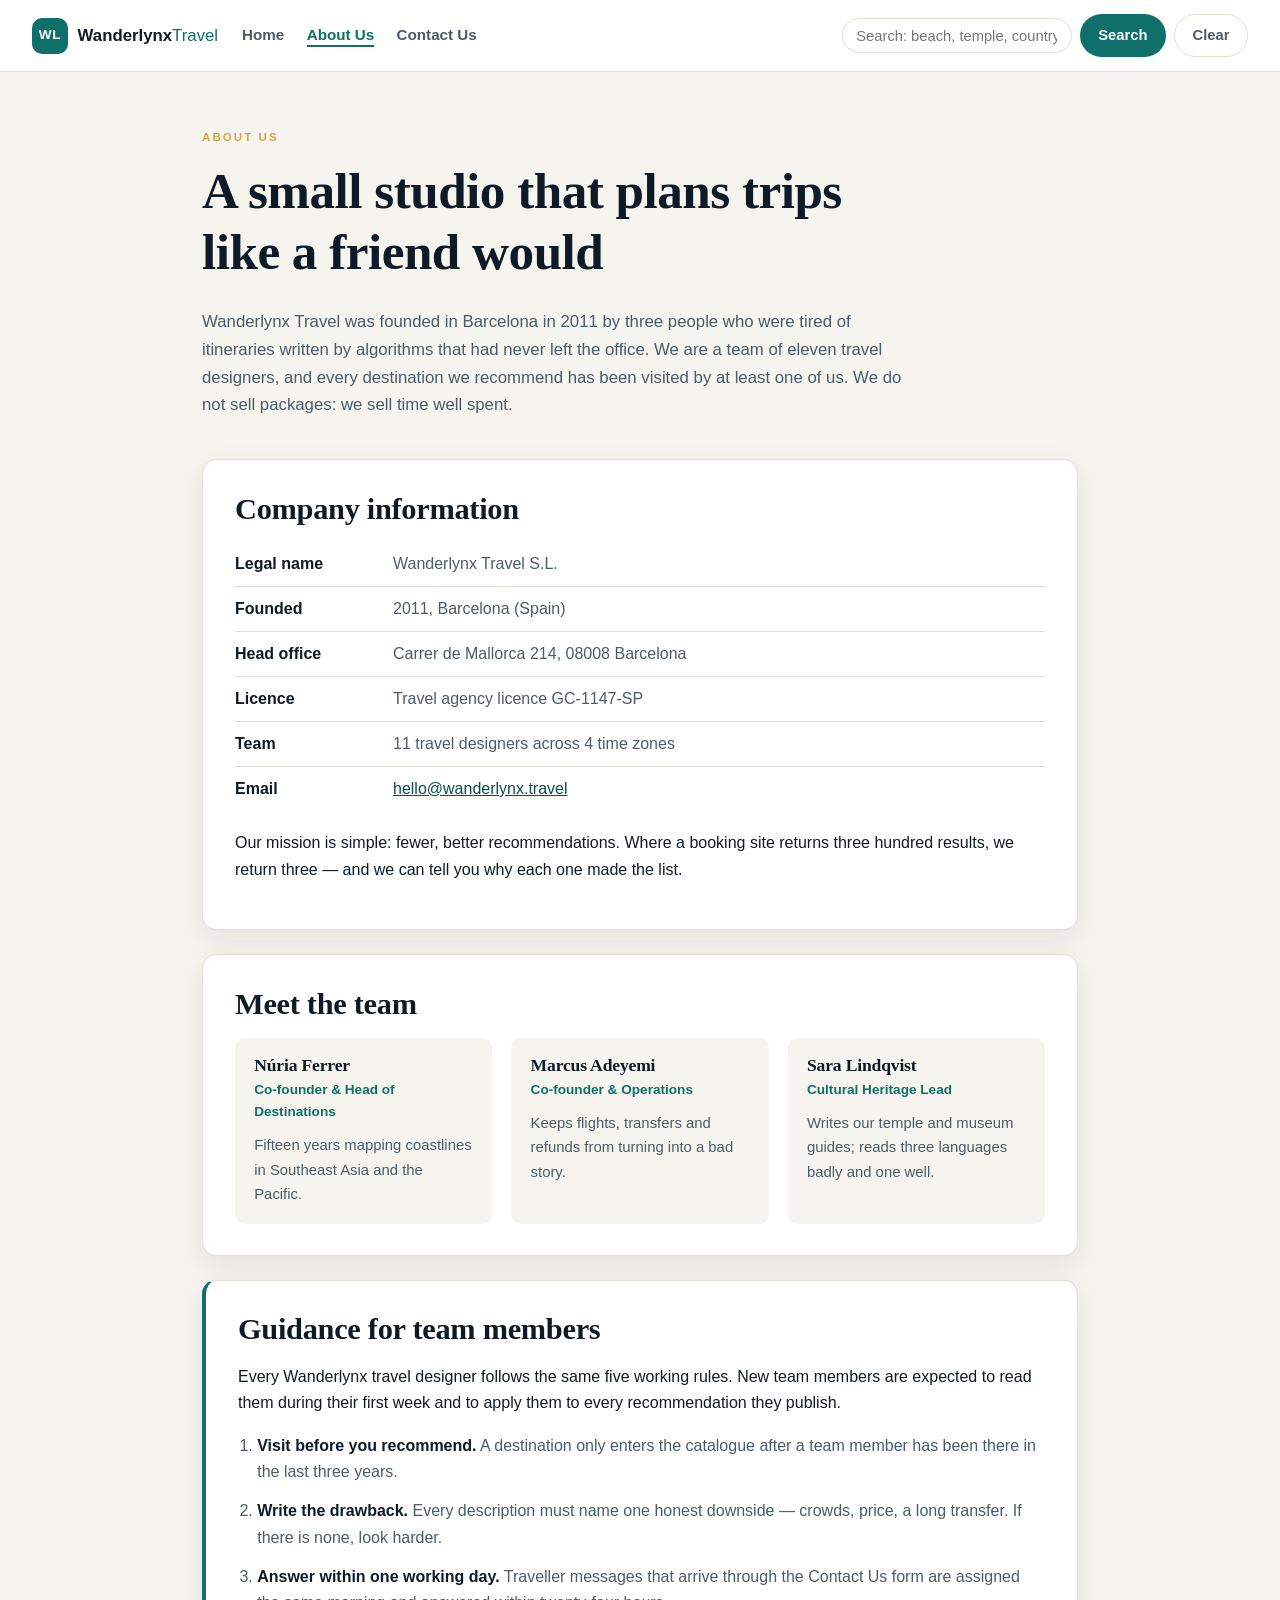
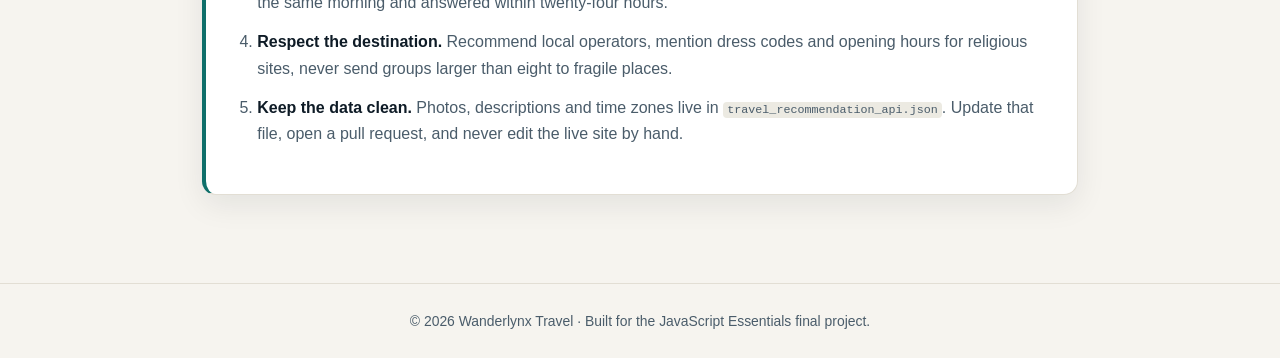
==== about_us.html @ 4a3b4736 "Travel Recommendation final project: home, about us, contact us, search and clear" ====
<!DOCTYPE html>
<html lang="en">
<head>
  <meta charset="UTF-8">
  <meta name="viewport" content="width=device-width, initial-scale=1.0">
  <title>Wanderlynx Travel | About Us</title>
  <link rel="stylesheet" href="./travel_recommendation.css">
</head>
<body>

  <nav class="navbar">
    <a class="brand" href="./index.html">
      <span class="brand-mark">WL</span>
      <span class="brand-name">Wanderlynx<em>Travel</em></span>
    </a>

    <ul class="nav-links">
      <li><a href="./index.html">Home</a></li>
      <li><a href="./about_us.html" class="active">About Us</a></li>
      <li><a href="./contact_us.html">Contact Us</a></li>
    </ul>

    <form class="search-bar" id="searchForm" onsubmit="return false;">
      <input type="text" id="searchInput" placeholder="Search: beach, temple, country..." aria-label="Search destinations">
      <button type="button" id="searchBtn" class="btn btn-primary">Search</button>
      <button type="button" id="clearBtn" class="btn btn-ghost">Clear</button>
    </form>
  </nav>

  <main class="page page-narrow">

    <section class="intro">
      <p class="eyebrow">About us</p>
      <h1>A small studio that plans trips like a friend would</h1>
      <p class="lead">
        Wanderlynx Travel was founded in Barcelona in 2011 by three people who were
        tired of itineraries written by algorithms that had never left the office.
        We are a team of eleven travel designers, and every destination we recommend
        has been visited by at least one of us. We do not sell packages: we sell time
        well spent.
      </p>
    </section>

    <section class="panel">
      <h2>Company information</h2>
      <dl class="facts">
        <div><dt>Legal name</dt><dd>Wanderlynx Travel S.L.</dd></div>
        <div><dt>Founded</dt><dd>2011, Barcelona (Spain)</dd></div>
        <div><dt>Head office</dt><dd>Carrer de Mallorca 214, 08008 Barcelona</dd></div>
        <div><dt>Licence</dt><dd>Travel agency licence GC-1147-SP</dd></div>
        <div><dt>Team</dt><dd>11 travel designers across 4 time zones</dd></div>
        <div><dt>Email</dt><dd><a href="mailto:hello@wanderlynx.travel">hello@wanderlynx.travel</a></dd></div>
      </dl>
      <p>
        Our mission is simple: fewer, better recommendations. Where a booking site
        returns three hundred results, we return three &mdash; and we can tell you why
        each one made the list.
      </p>
    </section>

    <section class="panel">
      <h2>Meet the team</h2>
      <div class="team">
        <article class="member">
          <h3>Núria Ferrer</h3>
          <p class="role">Co-founder &amp; Head of Destinations</p>
          <p>Fifteen years mapping coastlines in Southeast Asia and the Pacific.</p>
        </article>
        <article class="member">
          <h3>Marcus Adeyemi</h3>
          <p class="role">Co-founder &amp; Operations</p>
          <p>Keeps flights, transfers and refunds from turning into a bad story.</p>
        </article>
        <article class="member">
          <h3>Sara Lindqvist</h3>
          <p class="role">Cultural Heritage Lead</p>
          <p>Writes our temple and museum guides; reads three languages badly and one well.</p>
        </article>
      </div>
    </section>

    <section class="panel panel-accent">
      <h2>Guidance for team members</h2>
      <p>
        Every Wanderlynx travel designer follows the same five working rules. New
        team members are expected to read them during their first week and to apply
        them to every recommendation they publish.
      </p>
      <ol class="guidelines">
        <li>
          <strong>Visit before you recommend.</strong> A destination only enters the
          catalogue after a team member has been there in the last three years.
        </li>
        <li>
          <strong>Write the drawback.</strong> Every description must name one honest
          downside &mdash; crowds, price, a long transfer. If there is none, look harder.
        </li>
        <li>
          <strong>Answer within one working day.</strong> Traveller messages that arrive
          through the Contact Us form are assigned the same morning and answered
          within twenty-four hours.
        </li>
        <li>
          <strong>Respect the destination.</strong> Recommend local operators, mention
          dress codes and opening hours for religious sites, never send groups larger
          than eight to fragile places.
        </li>
        <li>
          <strong>Keep the data clean.</strong> Photos, descriptions and time zones live in
          <code>travel_recommendation_api.json</code>. Update that file, open a pull
          request, and never edit the live site by hand.
        </li>
      </ol>
    </section>

  </main>

  <footer class="footer">
    <p>&copy; 2026 Wanderlynx Travel &middot; Built for the JavaScript Essentials final project.</p>
  </footer>

  <!--
    Destination photographs are reduced-size files from Wikimedia Commons,
    used here for a non-commercial educational course project.
  -->
  <script src="./travel_recommendation.js"></script>
</body>
</html>
---- travel_recommendation.css ----
/* ============================================================
   Wanderlynx Travel - travel_recommendation.css
   ============================================================ */

:root {
  --ink: #0e1b26;
  --ink-soft: #4a5c6a;
  --paper: #f6f4ef;
  --card: #ffffff;
  --line: #e2ded4;
  --brand: #0f6f6a;
  --brand-dark: #0a4f4b;
  --sand: #d9a441;
  --radius: 14px;
  --shadow: 0 10px 30px rgba(14, 27, 38, 0.08);
}

* { box-sizing: border-box; }

html { scroll-behavior: smooth; }

body {
  margin: 0;
  background: var(--paper);
  color: var(--ink);
  font-family: "Segoe UI", -apple-system, Roboto, Helvetica, Arial, sans-serif;
  line-height: 1.65;
}

h1, h2, h3 {
  font-family: Georgia, "Times New Roman", serif;
  line-height: 1.2;
  margin: 0 0 0.5em;
  letter-spacing: -0.01em;
}

h1 { font-size: clamp(2rem, 4.5vw, 3.2rem); }
h2 { font-size: clamp(1.4rem, 2.5vw, 1.9rem); }

a { color: var(--brand-dark); }

/* ---------- Navigation bar ---------- */

.navbar {
  position: sticky;
  top: 0;
  z-index: 20;
  display: flex;
  flex-wrap: wrap;
  align-items: center;
  gap: 1rem 1.5rem;
  padding: 0.85rem 2rem;
  background: rgba(255, 255, 255, 0.92);
  backdrop-filter: blur(8px);
  border-bottom: 1px solid var(--line);
}

.brand {
  display: flex;
  align-items: center;
  gap: 0.6rem;
  text-decoration: none;
  color: var(--ink);
  font-weight: 700;
}

.brand-mark {
  display: grid;
  place-items: center;
  width: 36px;
  height: 36px;
  border-radius: 10px;
  background: var(--brand);
  color: #fff;
  font-size: 0.85rem;
  letter-spacing: 0.05em;
}

.brand-name { font-size: 1.05rem; }
.brand-name em { color: var(--brand); font-style: normal; font-weight: 400; }

.nav-links {
  display: flex;
  gap: 1.4rem;
  list-style: none;
  margin: 0;
  padding: 0;
}

.nav-links a {
  text-decoration: none;
  color: var(--ink-soft);
  font-weight: 600;
  font-size: 0.95rem;
  padding-bottom: 2px;
  border-bottom: 2px solid transparent;
}

.nav-links a:hover { color: var(--ink); }
.nav-links a.active { color: var(--brand); border-bottom-color: var(--brand); }

.search-bar {
  display: flex;
  align-items: center;
  gap: 0.5rem;
  margin-left: auto;
}

.search-bar input {
  width: 230px;
  padding: 0.55rem 0.85rem;
  border: 1px solid var(--line);
  border-radius: 999px;
  background: #fff;
  font-size: 0.92rem;
  color: var(--ink);
}

.search-bar input:focus {
  outline: 2px solid var(--brand);
  outline-offset: 1px;
}

/* ---------- Buttons ---------- */

.btn {
  border: 1px solid transparent;
  border-radius: 999px;
  padding: 0.55rem 1.1rem;
  font: inherit;
  font-size: 0.92rem;
  font-weight: 600;
  cursor: pointer;
  transition: transform 0.1s ease, background 0.15s ease;
}

.btn:active { transform: translateY(1px); }

.btn-primary { background: var(--brand); color: #fff; }
.btn-primary:hover { background: var(--brand-dark); }

.btn-ghost { background: transparent; color: var(--ink-soft); border-color: var(--line); }
.btn-ghost:hover { background: #efece4; color: var(--ink); }

.btn-outline {
  background: transparent;
  color: #fff;
  border-color: rgba(255, 255, 255, 0.7);
  text-decoration: none;
  display: inline-block;
}
.btn-outline:hover { background: rgba(255, 255, 255, 0.15); }

.btn-lg { padding: 0.75rem 1.5rem; font-size: 1rem; }

/* ---------- Hero ---------- */

.hero {
  position: relative;
  min-height: 78vh;
  display: flex;
  align-items: center;
  padding: 4rem 2rem;
  background: url("./images/hero.jpg") center / cover no-repeat, var(--ink);
  color: #fff;
}

.hero-overlay {
  position: absolute;
  inset: 0;
  background: linear-gradient(100deg, rgba(6, 22, 30, 0.85) 0%, rgba(6, 22, 30, 0.45) 55%, rgba(6, 22, 30, 0.2) 100%);
}

.hero-content {
  position: relative;
  max-width: 620px;
}

.eyebrow {
  text-transform: uppercase;
  letter-spacing: 0.18em;
  font-size: 0.72rem;
  font-weight: 700;
  color: var(--sand);
  margin: 0 0 0.8rem;
}

.hero .lead { font-size: 1.08rem; color: rgba(255, 255, 255, 0.9); }

.hero-actions {
  display: flex;
  flex-wrap: wrap;
  gap: 0.8rem;
  margin: 1.6rem 0 2.4rem;
}

.hero-stats {
  display: flex;
  gap: 2.5rem;
  list-style: none;
  margin: 0;
  padding: 1.4rem 0 0;
  border-top: 1px solid rgba(255, 255, 255, 0.25);
}

.hero-stats li { display: flex; flex-direction: column; }
.hero-stats strong { font-size: 1.5rem; font-family: Georgia, serif; }
.hero-stats span { font-size: 0.8rem; color: rgba(255, 255, 255, 0.75); text-transform: uppercase; letter-spacing: 0.08em; }

/* ---------- Page layout ---------- */

.page {
  max-width: 1120px;
  margin: 0 auto;
  padding: 3.5rem 2rem 4rem;
}

.page-narrow { max-width: 940px; }

.intro { max-width: 720px; margin-bottom: 2.5rem; }
.lead { font-size: 1.05rem; color: var(--ink-soft); }
.intro .lead { color: var(--ink-soft); }

.panel {
  background: var(--card);
  border: 1px solid var(--line);
  border-radius: var(--radius);
  padding: 1.9rem 2rem;
  margin-bottom: 1.5rem;
  box-shadow: var(--shadow);
}

.panel-accent { border-left: 4px solid var(--brand); }

/* ---------- Definition lists ---------- */

.facts { margin: 0 0 1.2rem; }
.facts > div {
  display: grid;
  grid-template-columns: 150px 1fr;
  gap: 0.5rem;
  padding: 0.55rem 0;
  border-bottom: 1px solid var(--line);
}
.facts > div:last-child { border-bottom: none; }
.facts dt { font-weight: 700; color: var(--ink); margin: 0; }
.facts dd { margin: 0; color: var(--ink-soft); }

/* ---------- Team + guidelines ---------- */

.team {
  display: grid;
  grid-template-columns: repeat(auto-fit, minmax(220px, 1fr));
  gap: 1.2rem;
}

.member {
  background: var(--paper);
  border-radius: 10px;
  padding: 1.1rem 1.2rem;
}
.member h3 { margin-bottom: 0.15em; font-size: 1.1rem; }
.member .role { margin: 0 0 0.6rem; color: var(--brand); font-size: 0.85rem; font-weight: 600; }
.member p { margin: 0; color: var(--ink-soft); font-size: 0.93rem; }

.guidelines { padding-left: 1.2rem; }
.guidelines li { margin-bottom: 0.8rem; color: var(--ink-soft); }
.guidelines strong { color: var(--ink); }
.guidelines code {
  background: #eceae2;
  padding: 0.1em 0.35em;
  border-radius: 4px;
  font-size: 0.9em;
}

/* ---------- Results ---------- */

.results-section { scroll-margin-top: 90px; }

.results-head {
  display: flex;
  align-items: baseline;
  justify-content: space-between;
  gap: 1rem;
  flex-wrap: wrap;
  margin-bottom: 1.6rem;
}

.results-count { margin: 0; color: var(--ink-soft); font-size: 0.9rem; }

.cards {
  display: grid;
  grid-template-columns: repeat(auto-fill, minmax(290px, 1fr));
  gap: 1.5rem;
}

.card {
  background: var(--card);
  border: 1px solid var(--line);
  border-radius: var(--radius);
  overflow: hidden;
  box-shadow: var(--shadow);
  display: flex;
  flex-direction: column;
}

.card img {
  width: 100%;
  height: 190px;
  object-fit: cover;
  display: block;
  background: #ddd;
}

.card-body {
  padding: 1.1rem 1.2rem 1.3rem;
  display: flex;
  flex-direction: column;
  flex: 1;
}

.card-body h3 { font-size: 1.15rem; margin-bottom: 0.2em; }

.card-time {
  margin: 0 0 0.7rem;
  font-size: 0.78rem;
  text-transform: uppercase;
  letter-spacing: 0.06em;
  color: var(--sand);
  font-weight: 700;
}

.card-body p { margin: 0 0 1.1rem; color: var(--ink-soft); font-size: 0.94rem; }
.card-body .btn { align-self: flex-start; margin-top: auto; }

.empty { color: var(--ink-soft); }

/* ---------- Contact ---------- */

.contact-grid {
  display: grid;
  grid-template-columns: 1.3fr 1fr;
  gap: 1.5rem;
  align-items: start;
}

#contactForm label {
  display: block;
  margin: 1rem 0 0.35rem;
  font-weight: 600;
  font-size: 0.9rem;
}

#contactForm input,
#contactForm textarea {
  width: 100%;
  padding: 0.65rem 0.8rem;
  border: 1px solid var(--line);
  border-radius: 10px;
  font: inherit;
  background: #fdfcfa;
  color: var(--ink);
  resize: vertical;
}

#contactForm input:focus,
#contactForm textarea:focus { outline: 2px solid var(--brand); outline-offset: 1px; }

#contactForm .btn { margin-top: 1.3rem; }

.form-status { margin: 1rem 0 0; font-size: 0.92rem; min-height: 1.2em; }
.form-status.success { color: var(--brand-dark); font-weight: 600; }
.form-status.error { color: #a33027; font-weight: 600; }

/* ---------- Footer ---------- */

.footer {
  border-top: 1px solid var(--line);
  padding: 1.6rem 2rem;
  text-align: center;
  color: var(--ink-soft);
  font-size: 0.87rem;
}

.footer p { margin: 0; }

/* ---------- Responsive ---------- */

@media (max-width: 900px) {
  .contact-grid { grid-template-columns: 1fr; }
  .search-bar { margin-left: 0; width: 100%; }
  .search-bar input { flex: 1; width: auto; }
  .facts > div { grid-template-columns: 1fr; gap: 0.1rem; }
}

@media (max-width: 620px) {
  .navbar { padding: 0.75rem 1rem; }
  .page { padding: 2.5rem 1.2rem 3rem; }
  .hero { padding: 3rem 1.2rem; }
  .hero-stats { gap: 1.5rem; }
}
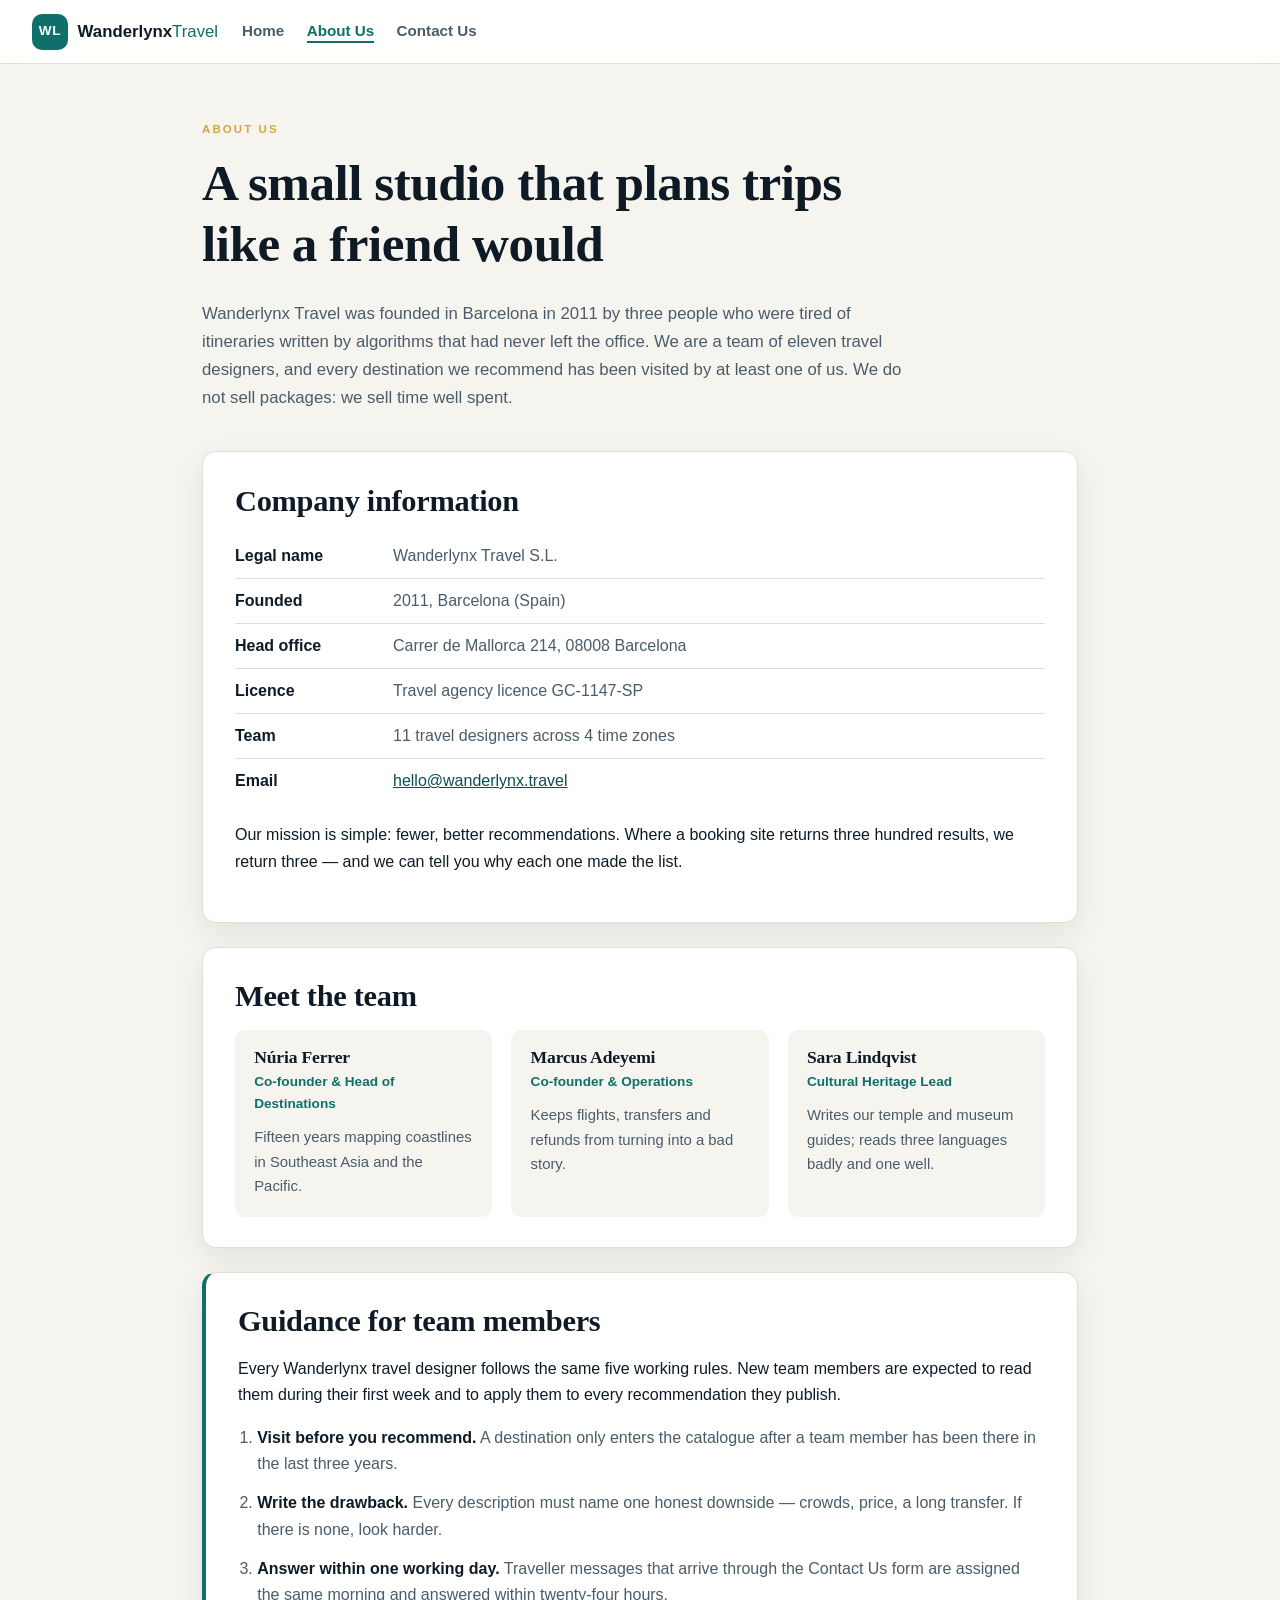
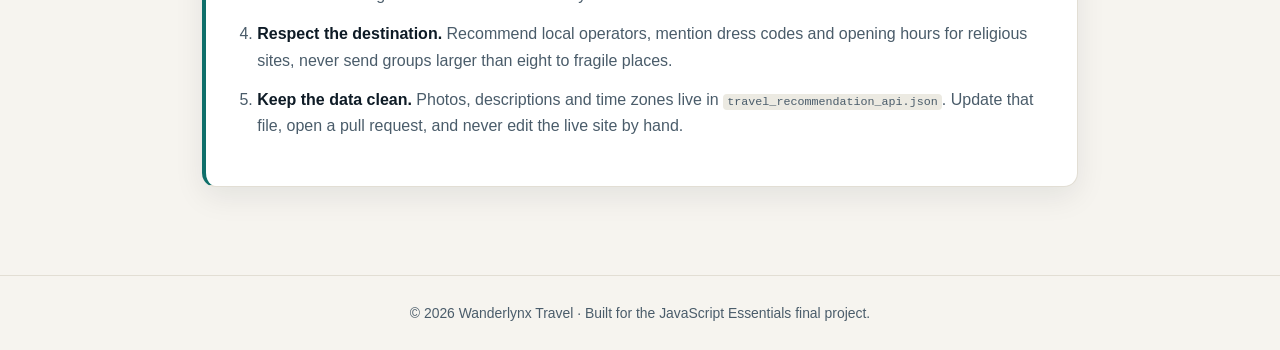
==== commit 8f6358ec: "Ajustes del enunciado: navbar sin buscador en About Us, enlaces sociales y boton Book Now en la home" ====
--- a/about_us.html
+++ b/about_us.html
@@ -20,11 +20,8 @@
       <li><a href="./contact_us.html">Contact Us</a></li>
     </ul>
 
-    <form class="search-bar" id="searchForm" onsubmit="return false;">
-      <input type="text" id="searchInput" placeholder="Search: beach, temple, country..." aria-label="Search destinations">
-      <button type="button" id="searchBtn" class="btn btn-primary">Search</button>
-      <button type="button" id="clearBtn" class="btn btn-ghost">Clear</button>
-    </form>
+    <!-- En esta pagina el navbar solo lleva los tres enlaces: sin buscador ni botones,
+         tal y como pide la Tarea 4 del enunciado. -->
   </nav>
 
   <main class="page page-narrow">
--- a/travel_recommendation.css
+++ b/travel_recommendation.css
@@ -191,7 +191,31 @@
   display: flex;
   flex-wrap: wrap;
   gap: 0.8rem;
-  margin: 1.6rem 0 2.4rem;
+  margin: 1.6rem 0 1.4rem;
+}
+
+.social {
+  display: flex;
+  gap: 0.6rem;
+  list-style: none;
+  margin: 0 0 2.2rem;
+  padding: 0;
+}
+
+.social a {
+  display: grid;
+  place-items: center;
+  width: 40px;
+  height: 40px;
+  border-radius: 50%;
+  color: #fff;
+  border: 1px solid rgba(255, 255, 255, 0.4);
+  transition: background 0.15s ease, border-color 0.15s ease;
+}
+
+.social a:hover {
+  background: rgba(255, 255, 255, 0.18);
+  border-color: #fff;
 }
 
 .hero-stats {
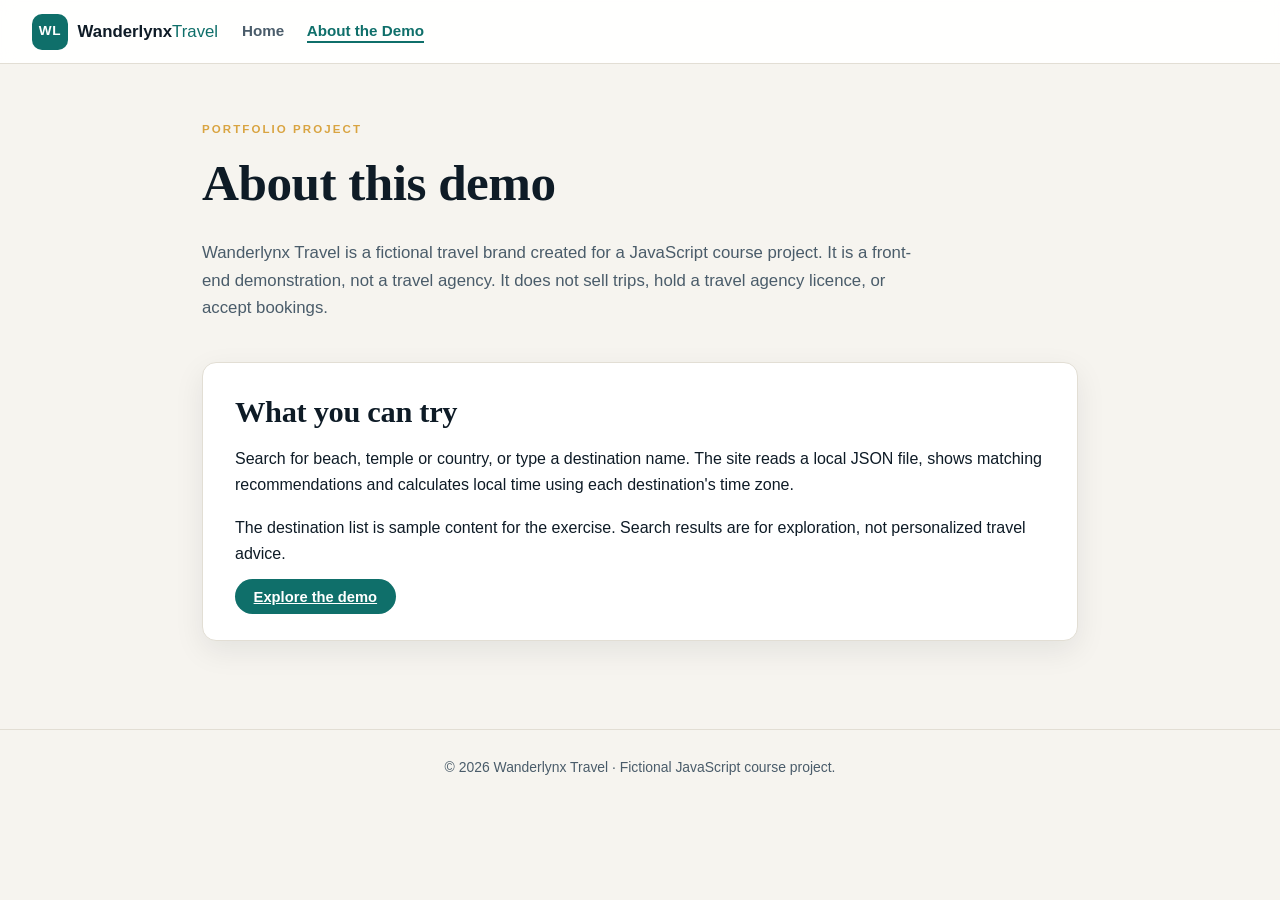
==== commit e4e42f24: "Clarify fictional travel demo and remove misleading contact flow" ====
--- a/about_us.html
+++ b/about_us.html
@@ -3,123 +3,31 @@
 <head>
   <meta charset="UTF-8">
   <meta name="viewport" content="width=device-width, initial-scale=1.0">
-  <title>Wanderlynx Travel | About Us</title>
+  <title>Wanderlynx Travel | About the demo</title>
   <link rel="stylesheet" href="./travel_recommendation.css">
 </head>
 <body>
-
   <nav class="navbar">
-    <a class="brand" href="./index.html">
-      <span class="brand-mark">WL</span>
-      <span class="brand-name">Wanderlynx<em>Travel</em></span>
-    </a>
-
+    <a class="brand" href="./index.html"><span class="brand-mark">WL</span><span class="brand-name">Wanderlynx<em>Travel</em></span></a>
     <ul class="nav-links">
       <li><a href="./index.html">Home</a></li>
-      <li><a href="./about_us.html" class="active">About Us</a></li>
-      <li><a href="./contact_us.html">Contact Us</a></li>
+      <li><a href="./about_us.html" class="active" aria-current="page">About the Demo</a></li>
     </ul>
-
-    <!-- En esta pagina el navbar solo lleva los tres enlaces: sin buscador ni botones,
-         tal y como pide la Tarea 4 del enunciado. -->
   </nav>
-
   <main class="page page-narrow">
-
     <section class="intro">
-      <p class="eyebrow">About us</p>
-      <h1>A small studio that plans trips like a friend would</h1>
-      <p class="lead">
-        Wanderlynx Travel was founded in Barcelona in 2011 by three people who were
-        tired of itineraries written by algorithms that had never left the office.
-        We are a team of eleven travel designers, and every destination we recommend
-        has been visited by at least one of us. We do not sell packages: we sell time
-        well spent.
-      </p>
+      <p class="eyebrow">Portfolio project</p>
+      <h1>About this demo</h1>
+      <p class="lead">Wanderlynx Travel is a fictional travel brand created for a JavaScript course project. It is a front-end demonstration, not a travel agency. It does not sell trips, hold a travel agency licence, or accept bookings.</p>
     </section>
-
     <section class="panel">
-      <h2>Company information</h2>
-      <dl class="facts">
-        <div><dt>Legal name</dt><dd>Wanderlynx Travel S.L.</dd></div>
-        <div><dt>Founded</dt><dd>2011, Barcelona (Spain)</dd></div>
-        <div><dt>Head office</dt><dd>Carrer de Mallorca 214, 08008 Barcelona</dd></div>
-        <div><dt>Licence</dt><dd>Travel agency licence GC-1147-SP</dd></div>
-        <div><dt>Team</dt><dd>11 travel designers across 4 time zones</dd></div>
-        <div><dt>Email</dt><dd><a href="mailto:hello@wanderlynx.travel">hello@wanderlynx.travel</a></dd></div>
-      </dl>
-      <p>
-        Our mission is simple: fewer, better recommendations. Where a booking site
-        returns three hundred results, we return three &mdash; and we can tell you why
-        each one made the list.
-      </p>
+      <h2>What you can try</h2>
+      <p>Search for beach, temple or country, or type a destination name. The site reads a local JSON file, shows matching recommendations and calculates local time using each destination's time zone.</p>
+      <p>The destination list is sample content for the exercise. Search results are for exploration, not personalized travel advice.</p>
+      <a class="btn btn-primary" href="./index.html">Explore the demo</a>
     </section>
-
-    <section class="panel">
-      <h2>Meet the team</h2>
-      <div class="team">
-        <article class="member">
-          <h3>Núria Ferrer</h3>
-          <p class="role">Co-founder &amp; Head of Destinations</p>
-          <p>Fifteen years mapping coastlines in Southeast Asia and the Pacific.</p>
-        </article>
-        <article class="member">
-          <h3>Marcus Adeyemi</h3>
-          <p class="role">Co-founder &amp; Operations</p>
-          <p>Keeps flights, transfers and refunds from turning into a bad story.</p>
-        </article>
-        <article class="member">
-          <h3>Sara Lindqvist</h3>
-          <p class="role">Cultural Heritage Lead</p>
-          <p>Writes our temple and museum guides; reads three languages badly and one well.</p>
-        </article>
-      </div>
-    </section>
-
-    <section class="panel panel-accent">
-      <h2>Guidance for team members</h2>
-      <p>
-        Every Wanderlynx travel designer follows the same five working rules. New
-        team members are expected to read them during their first week and to apply
-        them to every recommendation they publish.
-      </p>
-      <ol class="guidelines">
-        <li>
-          <strong>Visit before you recommend.</strong> A destination only enters the
-          catalogue after a team member has been there in the last three years.
-        </li>
-        <li>
-          <strong>Write the drawback.</strong> Every description must name one honest
-          downside &mdash; crowds, price, a long transfer. If there is none, look harder.
-        </li>
-        <li>
-          <strong>Answer within one working day.</strong> Traveller messages that arrive
-          through the Contact Us form are assigned the same morning and answered
-          within twenty-four hours.
-        </li>
-        <li>
-          <strong>Respect the destination.</strong> Recommend local operators, mention
-          dress codes and opening hours for religious sites, never send groups larger
-          than eight to fragile places.
-        </li>
-        <li>
-          <strong>Keep the data clean.</strong> Photos, descriptions and time zones live in
-          <code>travel_recommendation_api.json</code>. Update that file, open a pull
-          request, and never edit the live site by hand.
-        </li>
-      </ol>
-    </section>
-
   </main>
-
-  <footer class="footer">
-    <p>&copy; 2026 Wanderlynx Travel &middot; Built for the JavaScript Essentials final project.</p>
-  </footer>
-
-  <!--
-    Destination photographs are reduced-size files from Wikimedia Commons,
-    used here for a non-commercial educational course project.
-  -->
+  <footer class="footer"><p>&copy; 2026 Wanderlynx Travel &middot; Fictional JavaScript course project.</p></footer>
   <script src="./travel_recommendation.js"></script>
 </body>
 </html>
